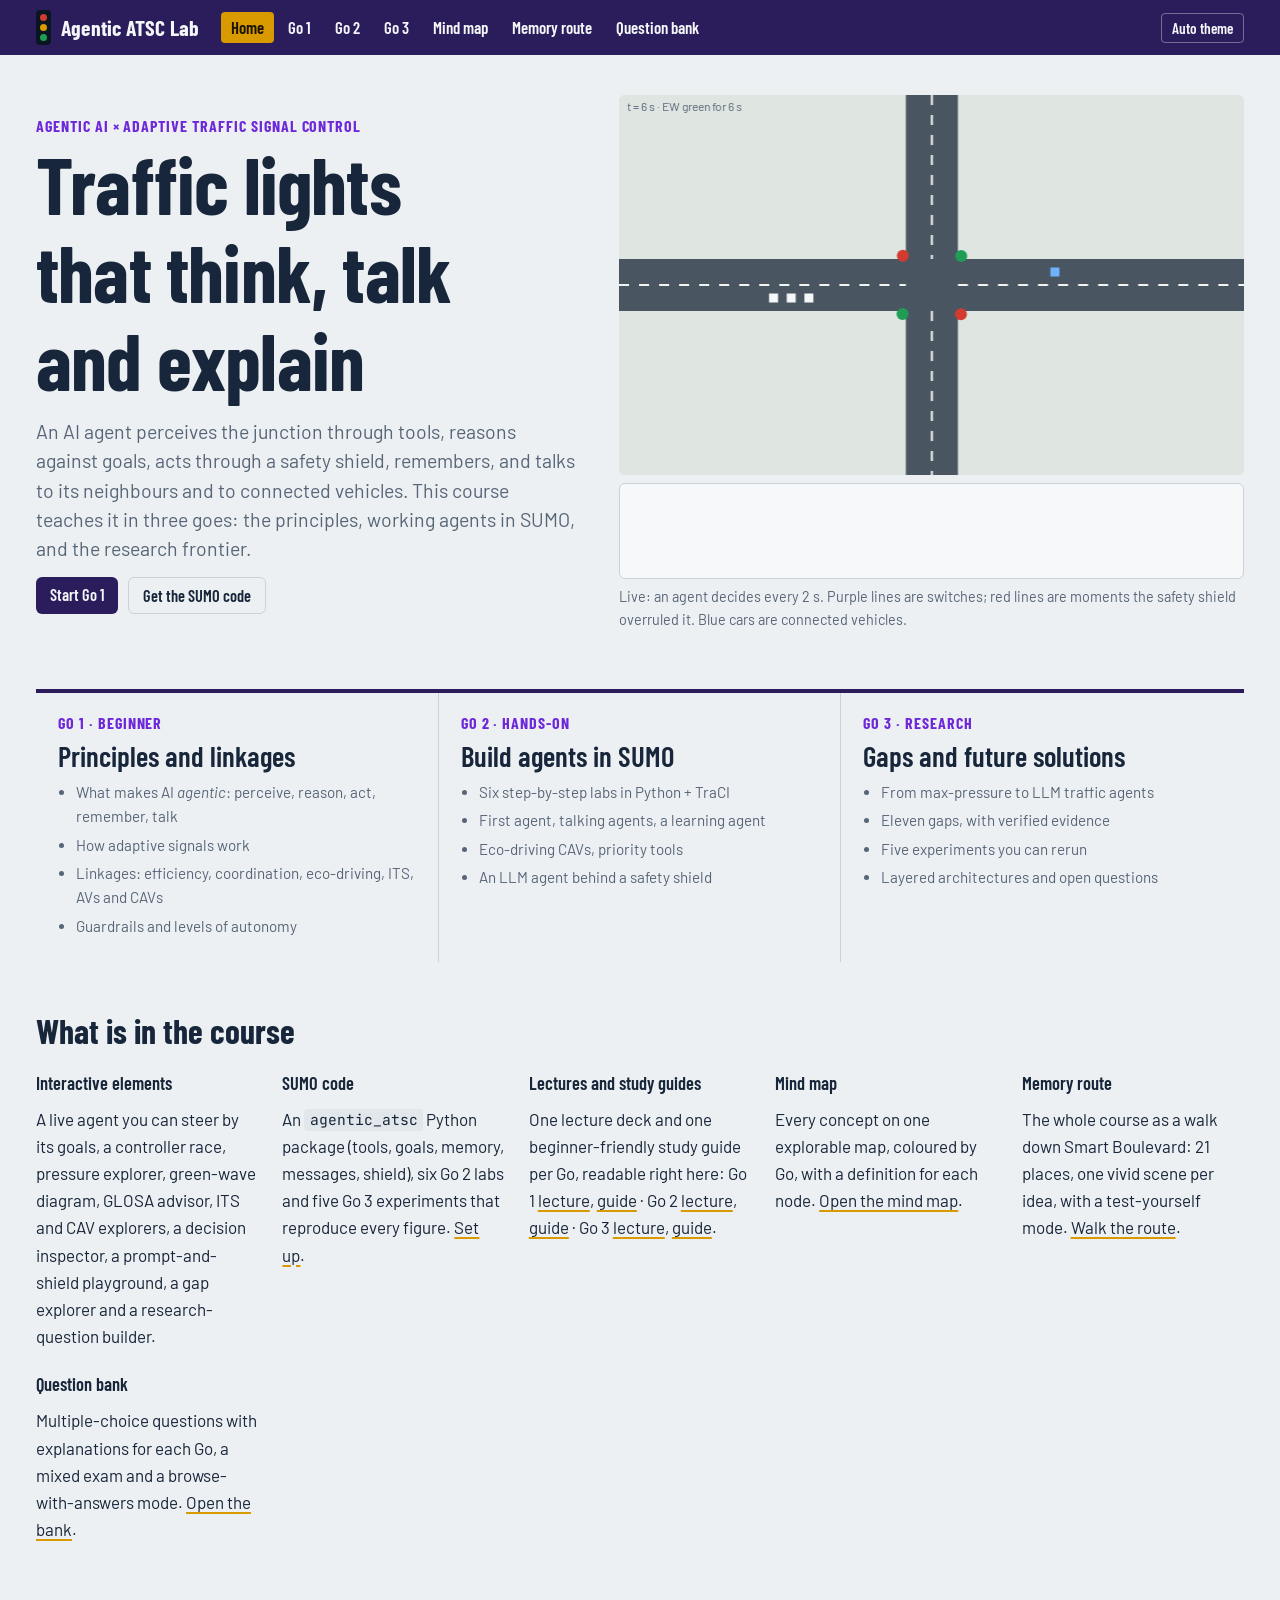
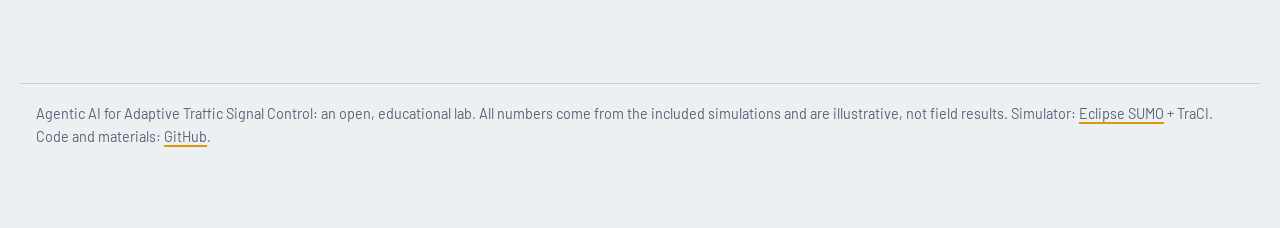
==== docs/index.html @ 814e69f5 "Unpack Agentic ATSC Lab" ====
<!doctype html>
<html lang="en">
<head>
<meta charset="utf-8">
<meta name="viewport" content="width=device-width, initial-scale=1, viewport-fit=cover">
<title>Agentic ATSC Lab</title>
<meta name="claude:viewport-fit-sides" content="cover">
<meta name="description" content="Agentic AI for adaptive traffic signal control in three goes: principles, SUMO implementations and research, with interactive simulators, mind map, memory route, lectures, study guides and a question bank.">
<link rel="preconnect" href="https://fonts.googleapis.com"><link rel="preconnect" href="https://fonts.gstatic.com" crossorigin>
<link rel="stylesheet" href="https://fonts.googleapis.com/css2?family=Barlow+Condensed:wght@500;600;700&family=Barlow:ital,wght@0,400;0,500;0,600;1,400&family=JetBrains+Mono:wght@400;600&display=swap">
<link rel="stylesheet" href="css/site.css">
</head>
<body>
<main class="wrap">
  <section class="hero">
    <div>
      <span class="go-tag">Agentic AI × adaptive traffic signal control</span>
      <h1>Traffic lights that think, talk and explain</h1>
      <p class="lede">An AI agent perceives the junction through tools, reasons against goals, acts through a safety shield, remembers, and talks to its neighbours and to connected vehicles. This course teaches it in three goes: the principles, working agents in SUMO, and the research frontier.</p>
      <div class="quiz-nav">
        <a class="btn" href="go1.html" style="text-decoration:none">Start Go 1</a>
        <a class="btn ghost" href="go2.html#setup" style="text-decoration:none">Get the SUMO code</a>
      </div>
    </div>
    <div>
      <canvas class="sim" id="heroSim" aria-label="Live junction run by an agent"></canvas>
      <div class="log" id="heroLog" style="height:96px;margin-top:8px" aria-live="off"></div>
      <p class="muted" style="font-size:.9rem;margin-top:6px">Live: an agent decides every 2 s. Purple lines are switches; red lines are moments the safety shield overruled it. Blue cars are connected vehicles.</p>
    </div>
  </section>

  <div class="levels">
    <a href="go1.html">
      <span class="go-tag">Go 1 · beginner</span>
      <h3>Principles and linkages</h3>
      <ul><li>What makes AI <em>agentic</em>: perceive, reason, act, remember, talk</li><li>How adaptive signals work</li><li>Linkages: efficiency, coordination, eco-driving, ITS, AVs and CAVs</li><li>Guardrails and levels of autonomy</li></ul>
    </a>
    <a href="go2.html">
      <span class="go-tag">Go 2 · hands-on</span>
      <h3>Build agents in SUMO</h3>
      <ul><li>Six step-by-step labs in Python + TraCI</li><li>First agent, talking agents, a learning agent</li><li>Eco-driving CAVs, priority tools</li><li>An LLM agent behind a safety shield</li></ul>
    </a>
    <a href="go3.html">
      <span class="go-tag">Go 3 · research</span>
      <h3>Gaps and future solutions</h3>
      <ul><li>From max-pressure to LLM traffic agents</li><li>Eleven gaps, with verified evidence</li><li>Five experiments you can rerun</li><li>Layered architectures and open questions</li></ul>
    </a>
  </div>

  <h2 id="kit">What is in the course</h2>
  <div class="toolbelt">
    <div><h4>Interactive elements</h4><p>A live agent you can steer by its goals, a controller race, pressure explorer, green-wave diagram, GLOSA advisor, ITS and CAV explorers, a decision inspector, a prompt-and-shield playground, a gap explorer and a research-question builder.</p></div>
    <div><h4>SUMO code</h4><p>An <code>agentic_atsc</code> Python package (tools, goals, memory, messages, shield), six Go 2 labs and five Go 3 experiments that reproduce every figure. <a href="go2.html#setup">Set up</a>.</p></div>
    <div><h4>Lectures and study guides</h4><p>One lecture deck and one beginner-friendly study guide per Go, readable right here: Go 1 <a href="viewer.html?doc=materials/AATSC_Go1_Lecture.pdf&amp;mode=slides&amp;dl=materials/AATSC_Go1_Lecture.pptx">lecture</a>, <a href="viewer.html?doc=materials/AATSC_Go1_Study_Guide.pdf&amp;mode=guide">guide</a> · Go 2 <a href="viewer.html?doc=materials/AATSC_Go2_Lecture.pdf&amp;mode=slides&amp;dl=materials/AATSC_Go2_Lecture.pptx">lecture</a>, <a href="viewer.html?doc=materials/AATSC_Go2_Study_Guide.pdf&amp;mode=guide">guide</a> · Go 3 <a href="viewer.html?doc=materials/AATSC_Go3_Lecture.pdf&amp;mode=slides&amp;dl=materials/AATSC_Go3_Lecture.pptx">lecture</a>, <a href="viewer.html?doc=materials/AATSC_Go3_Study_Guide.pdf&amp;mode=guide">guide</a>.</p></div>
    <div><h4>Mind map</h4><p>Every concept on one explorable map, coloured by Go, with a definition for each node. <a href="mindmap.html">Open the mind map</a>.</p></div>
    <div><h4>Memory route</h4><p>The whole course as a walk down Smart Boulevard: 21 places, one vivid scene per idea, with a test-yourself mode. <a href="palace.html">Walk the route</a>.</p></div>
    <div><h4>Question bank</h4><p>Multiple-choice questions with explanations for each Go, a mixed exam and a browse-with-answers mode. <a href="quiz.html">Open the bank</a>.</p></div>
  </div>
</main>
<script src="js/common.js"></script>
<script src="js/sim.js"></script>
<script>
(function () {
  const cv = document.getElementById('heroSim'), log = document.getElementById('heroLog');
  let J = new ATSC.Junction({ seed: 5, demand: { EW: 650, NS: 320 }, cavShare: 0.3 }), A = ATSC.Agent(), acc = 0, last = performance.now();
  function frame(now) {
    const dt = Math.min(0.25, (now - last) / 1000); last = now; acc += dt * 4;
    while (acc >= 1) {
      J.step(1); A.step(J); acc -= 1;
      if (J.t % 600 === 0) J.demand.NS = J.demand.NS === 320 ? 480 : 320;
      if (J.t > 7200) { J = new ATSC.Junction({ seed: 5, demand: { EW: 650, NS: 320 }, cavShare: 0.3 }); A = ATSC.Agent(); }
    }
    ATSC.draw(cv, J);
    log.innerHTML = A.log.slice(0, 8).map(l => `<div class="${l.blocked ? 'blk' : l.act === 'switch' ? 'sw' : ''}">t=${l.t} ${l.act.toUpperCase()} · ${l.why}</div>`).join('');
    requestAnimationFrame(frame);
  }
  requestAnimationFrame(frame);
})();
</script>
</body>
</html>
---- docs/css/site.css ----
/* Agentic ATSC Lab
   Layout: signage band nav, left "route" index + 760px reading column, wide bays for simulators.
   Type: Barlow Condensed (road-sign display), Barlow (body), JetBrains Mono (code). */
:root {
  --paper: #edf0f2;
  --surface: #ffffff;
  --sunk: #e2e7eb;
  --fg: #17263a;
  --muted: #566578;
  --line: #c9d2da;
  --band: #2b1d5c;
  --agent: #6d28d9;
  --agent-soft: #ede9fe;
  --band-fg: #f4f6f8;
  --amber: #d99a00;
  --amber-ink: #8a5f00;
  --go: #1f9d55;
  --stop: #d23b2f;
  --phase-a: #9fd8b5;
  --phase-b: #a9c8ec;
  --phase-c: #e6c8f0;
  --road: #4a5562;
  --road-verge: #dfe5e1;
  --marking: #f3f4f1;
  --loop: #9aa6b2;
  --car: #f6f7f8;
  --car-alt: #6fb3ff;
  --signal-body: #1b2633;
  --code-bg: #f6f8fa;
  --display: "Barlow Condensed", "Arial Narrow", "Roboto Condensed", sans-serif;
  --body: "Barlow", "Segoe UI", system-ui, sans-serif;
  --mono: "JetBrains Mono", ui-monospace, "SFMono-Regular", Menlo, Consolas, monospace;
  --radius: 6px;
}
@media (prefers-color-scheme: dark) {
  :root:not([data-theme="light"]) {
    --paper: #0f1620; --surface: #17212d; --sunk: #1e2a38; --fg: #e3e9ef; --muted: #9babbb; --line: #2c3a4a;
    --band: #1c1240; --agent: #a78bfa; --agent-soft: #2a2150; --band-fg: #eef2f6; --amber: #f2b526; --amber-ink: #f2c55a; --go: #38c172; --stop: #ef5a4c;
    --phase-a: #1f5b3a; --phase-b: #24476e; --phase-c: #553366;
    --road: #3a434e; --road-verge: #1a2430; --marking: #c9ced3; --loop: #61707f; --car: #e9edf1; --car-alt: #6fb3ff;
    --signal-body: #05090d; --code-bg: #121b26; color-scheme: dark;
  }
}
:root[data-theme="dark"] {
  --paper: #0f1620; --surface: #17212d; --sunk: #1e2a38; --fg: #e3e9ef; --muted: #9babbb; --line: #2c3a4a;
  --band: #1c1240; --agent: #a78bfa; --agent-soft: #2a2150; --band-fg: #eef2f6; --amber: #f2b526; --amber-ink: #f2c55a; --go: #38c172; --stop: #ef5a4c;
  --phase-a: #1f5b3a; --phase-b: #24476e; --phase-c: #553366;
  --road: #3a434e; --road-verge: #1a2430; --marking: #c9ced3; --loop: #61707f; --car: #e9edf1; --car-alt: #6fb3ff;
  --signal-body: #05090d; --code-bg: #121b26; color-scheme: dark;
}

* { box-sizing: border-box; }
html { -webkit-text-size-adjust: 100%; }
body {
  margin: 0; background: var(--paper); color: var(--fg);
  font: 17px/1.6 var(--body);
}
a { color: inherit; text-decoration-color: var(--amber); text-underline-offset: 3px; text-decoration-thickness: 2px; }
a:hover { text-decoration-color: var(--fg); }
:focus-visible { outline: 3px solid var(--amber); outline-offset: 2px; border-radius: 3px; }
img { max-width: 100%; height: auto; }
h1, h2, h3, h4 { font-family: var(--display); line-height: 1.1; text-wrap: balance; margin: 0; }
h1 { font-size: clamp(2.6rem, 6vw, 4.4rem); font-weight: 700; letter-spacing: -0.01em; }
h2 { font-size: 2.1rem; font-weight: 700; margin-top: 3.2rem; }
h3 { font-size: 1.45rem; font-weight: 600; margin-top: 2rem; }
h4 { font-size: 1.15rem; font-weight: 600; margin-top: 1.4rem; }
p, ul, ol { margin: 0.8rem 0 0; }
li + li { margin-top: 0.25rem; }
code, pre, kbd { font-family: var(--mono); font-size: 0.86em; }
:not(pre) > code { background: var(--sunk); padding: 0.1em 0.35em; border-radius: 4px; }
pre { background: var(--code-bg); border: 1px solid var(--line); border-radius: var(--radius); padding: 14px 16px; overflow-x: auto; line-height: 1.5; margin: 1rem 0 0; position: relative; }
.muted { color: var(--muted); }
.num { font-variant-numeric: tabular-nums; }

/* ---------- signage band ---------- */
.band { background: var(--band); color: var(--band-fg); position: sticky; top: env(safe-area-inset-top, 0px); z-index: 20; }
body::before { content: ""; position: fixed; inset: 0 0 auto; height: env(safe-area-inset-top, 0px); z-index: 10; background: var(--band); }
.band-inner { max-width: 1240px; margin: 0 auto; display: flex; align-items: center; gap: 22px; flex-wrap: wrap;
  padding-block: 10px; padding-left: max(16px, env(safe-area-inset-left, 0px)); padding-right: max(16px, env(safe-area-inset-right, 0px)); }
.brand { font: 700 1.35rem/1 var(--display); text-decoration: none; display: flex; align-items: center; gap: 10px; letter-spacing: 0.01em; }
.brand-mark { display: inline-grid; grid-template-rows: repeat(3, 7px); gap: 3px; background: #0a1522; padding: 4px; border-radius: 4px; }
.brand-mark i { width: 7px; height: 7px; border-radius: 50%; display: block; }
.band nav { display: flex; gap: 4px; flex-wrap: wrap; font: 600 1.05rem/1 var(--display); }
.band nav a { text-decoration: none; padding: 7px 10px; border-radius: 4px; }
.band nav a[aria-current="page"] { background: var(--amber); color: #1a1300; }
.band nav a:not([aria-current]):hover { background: rgba(255,255,255,0.1); }
.theme-btn { margin-left: auto; background: transparent; color: inherit; border: 1px solid rgba(255,255,255,0.35); border-radius: 4px; font: 600 0.95rem var(--display); padding: 5px 10px; cursor: pointer; }

/* ---------- page frame ---------- */
.wrap { max-width: 1240px; margin: 0 auto; padding-block: 0 80px;
  padding-left: max(16px, env(safe-area-inset-left, 0px)); padding-right: max(16px, env(safe-area-inset-right, 0px)); }
.layout { display: grid; grid-template-columns: 220px minmax(0, 1fr); gap: 48px; align-items: start; }
.route { position: sticky; top: calc(env(safe-area-inset-top, 0px) + 76px); padding-top: 36px; font-size: 0.95rem; }
.route ol { list-style: none; padding: 0; margin: 10px 0 0; border-left: 3px solid var(--line); }
.route li { margin: 0; }
.route a { display: block; padding: 5px 0 5px 14px; margin-left: -3px; border-left: 3px solid transparent; text-decoration: none; color: var(--muted); }
.route a:hover, .route a.on { color: var(--fg); border-left-color: var(--amber); }
.route .level-name { font: 700 1.3rem var(--display); }
.content { min-width: 0; padding-top: 28px; }
.prose { max-width: 760px; }
.lede { font-size: 1.22rem; line-height: 1.5; color: var(--muted); max-width: 680px; margin-top: 14px; }
@media (max-width: 920px) { .layout { grid-template-columns: minmax(0, 1fr); gap: 0; } .route { display: none; } }

/* level header */
.level-head { padding: 34px 0 8px; border-bottom: 1px solid var(--line); }
.level-tag { display: inline-flex; align-items: center; gap: 8px; font: 600 1rem var(--display); color: var(--muted); }
.shield { display: inline-grid; place-items: center; width: 30px; height: 34px; background: var(--band); color: var(--band-fg);
  clip-path: polygon(0 0, 100% 0, 100% 62%, 50% 100%, 0 62%); font: 700 1.05rem var(--display); padding-bottom: 6px; }
.level-head h1 { margin-top: 8px; }

/* ---------- simulator bays ---------- */
.bay { background: var(--surface); border: 1px solid var(--line); border-radius: 10px; margin-top: 1.4rem; overflow: hidden; }
.bay-head { padding: 14px 18px 0; display: flex; gap: 12px; align-items: baseline; flex-wrap: wrap; }
.bay-head h4 { margin: 0; font-size: 1.25rem; }
.bay-head .hint { color: var(--muted); font-size: 0.92rem; }
.bay-body { padding: 14px 18px 18px; display: grid; gap: 16px; }
.bay-split { display: grid; grid-template-columns: minmax(0, 1.5fr) minmax(0, 1fr); gap: 18px; }
@media (max-width: 760px) { .bay-split { grid-template-columns: minmax(0, 1fr); } }
canvas.sim { width: 100%; height: 340px; display: block; border-radius: 6px; background: var(--road-verge); }
canvas.chart { width: 100%; height: 190px; display: block; }
.controls { display: grid; gap: 10px; align-content: start; }
.ctl { display: grid; grid-template-columns: 1fr auto; gap: 2px 10px; font-size: 0.93rem; }
.ctl label { font-weight: 600; }
.ctl output { font-variant-numeric: tabular-nums; color: var(--muted); }
.ctl input[type=range] { grid-column: 1 / -1; width: 100%; accent-color: var(--amber); }
.seg { display: inline-flex; border: 1px solid var(--line); border-radius: 6px; overflow: hidden; flex-wrap: wrap; }
.seg button { background: transparent; border: 0; padding: 7px 12px; font: 600 1rem var(--display); color: var(--fg); cursor: pointer; }
.seg button + button { border-left: 1px solid var(--line); }
.seg button[aria-pressed="true"] { background: var(--band); color: var(--band-fg); }
.btn { background: var(--band); color: var(--band-fg); border: 0; border-radius: 6px; padding: 8px 14px; font: 600 1.02rem var(--display); cursor: pointer; }
.btn.ghost { background: transparent; color: var(--fg); border: 1px solid var(--line); }
.btn:disabled { opacity: 0.5; cursor: default; }
.readout { display: grid; grid-template-columns: repeat(auto-fit, minmax(110px, 1fr)); background: var(--surface); border: 1px solid var(--line); border-radius: 6px; overflow: hidden; }
.readout div { background: var(--surface); padding: 8px 10px; box-shadow: 0 0 0 0.5px var(--line); }
.readout b { display: block; font: 700 1.5rem/1.1 var(--display); font-variant-numeric: tabular-nums; }
.readout span { font-size: 0.82rem; color: var(--muted); }
.legend { display: flex; gap: 14px; flex-wrap: wrap; font-size: 0.85rem; color: var(--muted); }
.legend i { display: inline-block; width: 12px; height: 3px; vertical-align: middle; margin-right: 5px; }

/* formula + concept blocks */
.formula { font-family: var(--mono); background: var(--sunk); border-left: 4px solid var(--amber); padding: 12px 16px; margin-top: 1rem; border-radius: 0 6px 6px 0; overflow-x: auto; white-space: pre; font-size: 0.92rem; }
.defs { display: grid; grid-template-columns: max-content 1fr; gap: 6px 18px; margin-top: 1rem; }
.defs dt { font: 700 1.05rem var(--display); }
.defs dd { margin: 0; }
@media (max-width: 560px) { .defs { grid-template-columns: 1fr; } .defs dd { margin-bottom: 8px; } }
.callout { margin-top: 1.2rem; padding: 12px 16px; border: 1px solid var(--line); border-radius: 6px; background: var(--surface); }
.callout strong:first-child { font-family: var(--display); font-size: 1.08rem; }
table.data { border-collapse: collapse; width: 100%; font-size: 0.93rem; font-variant-numeric: tabular-nums; }
table.data th, table.data td { padding: 6px 10px; border-bottom: 1px solid var(--line); text-align: left; }
table.data th { font-family: var(--display); font-size: 1rem; }
table.data tr.best td { background: color-mix(in srgb, var(--go) 14%, transparent); }
.table-scroll { overflow-x: auto; margin-top: 1rem; }
figure { margin: 1.2rem 0 0; }
figure img { border: 1px solid var(--line); border-radius: 6px; background: #fff; }
figcaption { font-size: 0.9rem; color: var(--muted); margin-top: 6px; }

/* run-it boxes */
.runit { margin-top: 1.2rem; border: 1px dashed var(--line); border-radius: 8px; padding: 12px 16px; }
.runit h4 { margin: 0; font-size: 1.1rem; }
.copy { position: absolute; top: 6px; right: 6px; font: 600 0.8rem var(--display); background: var(--surface); color: var(--fg); border: 1px solid var(--line); border-radius: 4px; padding: 2px 8px; cursor: pointer; }

/* quiz */
.quiz { background: var(--surface); border: 1px solid var(--line); border-radius: 10px; padding: 18px; margin-top: 1.2rem; }
.quiz-top { display: flex; justify-content: space-between; gap: 12px; flex-wrap: wrap; align-items: center; }
.quiz-progress { height: 6px; background: var(--sunk); border-radius: 3px; overflow: hidden; margin-top: 10px; }
.quiz-progress i { display: block; height: 100%; background: var(--amber); transition: width .25s; }
.quiz-q { font: 600 1.35rem/1.25 var(--display); margin-top: 16px; }
.quiz-opts { display: grid; gap: 8px; margin-top: 12px; }
.quiz-opts button { text-align: left; background: var(--paper); border: 1px solid var(--line); border-radius: 6px; padding: 10px 14px; font: inherit; color: var(--fg); cursor: pointer; }
.quiz-opts button:hover:not(:disabled) { border-color: var(--fg); }
.quiz-opts button.right { border-color: var(--go); background: color-mix(in srgb, var(--go) 16%, var(--surface)); }
.quiz-opts button.wrong { border-color: var(--stop); background: color-mix(in srgb, var(--stop) 14%, var(--surface)); }
.quiz-exp { margin-top: 12px; padding: 10px 14px; border-left: 4px solid var(--amber); background: var(--sunk); border-radius: 0 6px 6px 0; }
.quiz-nav { display: flex; gap: 10px; margin-top: 14px; flex-wrap: wrap; }

/* home */
.hero { display: grid; grid-template-columns: minmax(0, 1fr) minmax(0, 1.15fr); gap: 40px; align-items: center; padding: 40px 0 20px; }
.hero h1 { font-size: clamp(2.8rem, 6.5vw, 5rem); }
.hero canvas.sim { height: 380px; }
@media (max-width: 860px) { .hero { grid-template-columns: minmax(0, 1fr); gap: 20px; } .hero canvas.sim { height: 300px; } }
.levels { display: grid; grid-template-columns: repeat(3, minmax(0, 1fr)); gap: 0; margin-top: 2.4rem; border-top: 4px solid var(--band); }
.levels a { text-decoration: none; padding: 20px 22px 24px; border-right: 1px solid var(--line); display: grid; gap: 8px; align-content: start; }
.levels a:last-child { border-right: 0; }
.levels a:hover { background: var(--surface); }
.levels h3 { margin: 0; font-size: 1.8rem; }
.levels ul { padding-left: 18px; margin: 0; font-size: 0.95rem; color: var(--muted); }
@media (max-width: 760px) { .levels { grid-template-columns: minmax(0, 1fr); } .levels a { border-right: 0; border-bottom: 1px solid var(--line); } }
.toolbelt { display: grid; grid-template-columns: repeat(auto-fit, minmax(220px, 1fr)); gap: 24px; margin-top: 1.4rem; }
.toolbelt div h4 { margin-top: 0; }
footer.site { border-top: 1px solid var(--line); margin-top: 60px; padding-top: 18px; font-size: 0.9rem; color: var(--muted); }

/* research cards (mastery) */
.research { border-top: 3px solid var(--band); padding-top: 4px; margin-top: 2.6rem; }
.research .rq { font-size: 1.1rem; font-style: italic; color: var(--muted); }
.facts { display: grid; grid-template-columns: max-content 1fr; gap: 4px 16px; margin-top: 1rem; font-size: 0.95rem; }
.facts dt { font-weight: 600; }
.facts dd { margin: 0; }
@media (max-width: 560px) { .facts { grid-template-columns: 1fr; } }

/* mind map */
.mm-wrap { background: var(--surface); border: 1px solid var(--line); border-radius: 10px; margin-top: 1.2rem; overflow: hidden; }
.mm-tools { display: flex; gap: 10px; flex-wrap: wrap; align-items: center; padding: 12px 14px; border-bottom: 1px solid var(--line); }
.mm-tools input { font: inherit; padding: 6px 10px; border: 1px solid var(--line); border-radius: 6px; background: var(--paper); color: var(--fg); min-width: 0; flex: 1 1 200px; }
#mm { width: 100%; height: 72vh; min-height: 460px; display: block; cursor: grab; }
#mm text { font-family: var(--body); fill: var(--fg); }
.mm-detail { padding: 12px 16px; border-top: 1px solid var(--line); min-height: 64px; }

@media (prefers-reduced-motion: reduce) { * { transition: none !important; animation: none !important; } }

/* compact band on phones: brand + theme on one row, nav scrolls sideways */
@media (max-width: 760px) {
  .band { position: static; }
  .band-inner { gap: 8px 12px; }
  .band nav { order: 3; width: 100%; flex-wrap: nowrap; overflow-x: auto; scrollbar-width: none; }
  .band nav a { white-space: nowrap; }
  .theme-btn { order: 2; }
  .route { top: 0; }
}

/* ---------- agentic lab additions ---------- */
.go-tag { display:inline-flex; align-items:center; gap:8px; font:700 1rem var(--display); letter-spacing:.06em; text-transform:uppercase; color: var(--agent); }
.agent-loop { display:grid; grid-template-columns: repeat(4, minmax(0,1fr)); gap:10px; margin-top:1rem; }
.agent-loop > div { background: var(--surface); border:1px solid var(--line); border-top:4px solid var(--agent); border-radius:6px; padding:10px 12px; }
.agent-loop b { font: 700 1.15rem var(--display); display:block; }
@media (max-width: 760px) { .agent-loop { grid-template-columns: 1fr 1fr; } }
.log { font-family: var(--mono); font-size:.8rem; background: var(--code-bg); border:1px solid var(--line); border-radius:6px; padding:8px 10px; height: 170px; overflow-y:auto; line-height:1.45; }
.log div { border-bottom:1px dashed var(--line); padding:2px 0; }
.log .sw { color: var(--agent); font-weight:600; }
.log .blk { color: var(--stop); }
.step { counter-increment: step; position:relative; padding-left: 2.6rem; margin-top: 1.2rem; }
.step::before { content: counter(step); position:absolute; left:0; top:0; width:1.9rem; height:1.9rem; border-radius:50%; background: var(--agent); color:#fff; font:700 1.05rem/1.9rem var(--display); text-align:center; }
.steps { counter-reset: step; }
.figure { background: var(--surface); border:1px solid var(--line); border-radius:6px; padding:10px; margin-top:1rem; }
.figure figcaption { font-size:.9rem; color: var(--muted); margin-top:6px; }
.grid2 { display:grid; grid-template-columns: repeat(auto-fit, minmax(300px,1fr)); gap: 12px; }
.callout { border-left:4px solid var(--agent); background: var(--agent-soft); padding: 10px 14px; border-radius: 0 6px 6px 0; margin-top: 1rem; }
.chip { display:inline-block; padding:2px 9px; border-radius:12px; background: var(--sunk); font-size:.82rem; margin:2px 4px 2px 0; }
table.data { border-collapse: collapse; width:100%; font-size:.93rem; }
table.data th, table.data td { border-bottom:1px solid var(--line); padding:6px 8px; text-align:left; vertical-align:top; }
table.data th { font-family: var(--display); font-size:1.02rem; }
@media (max-width: 560px) { table.data { display: block; overflow-x: auto; } }
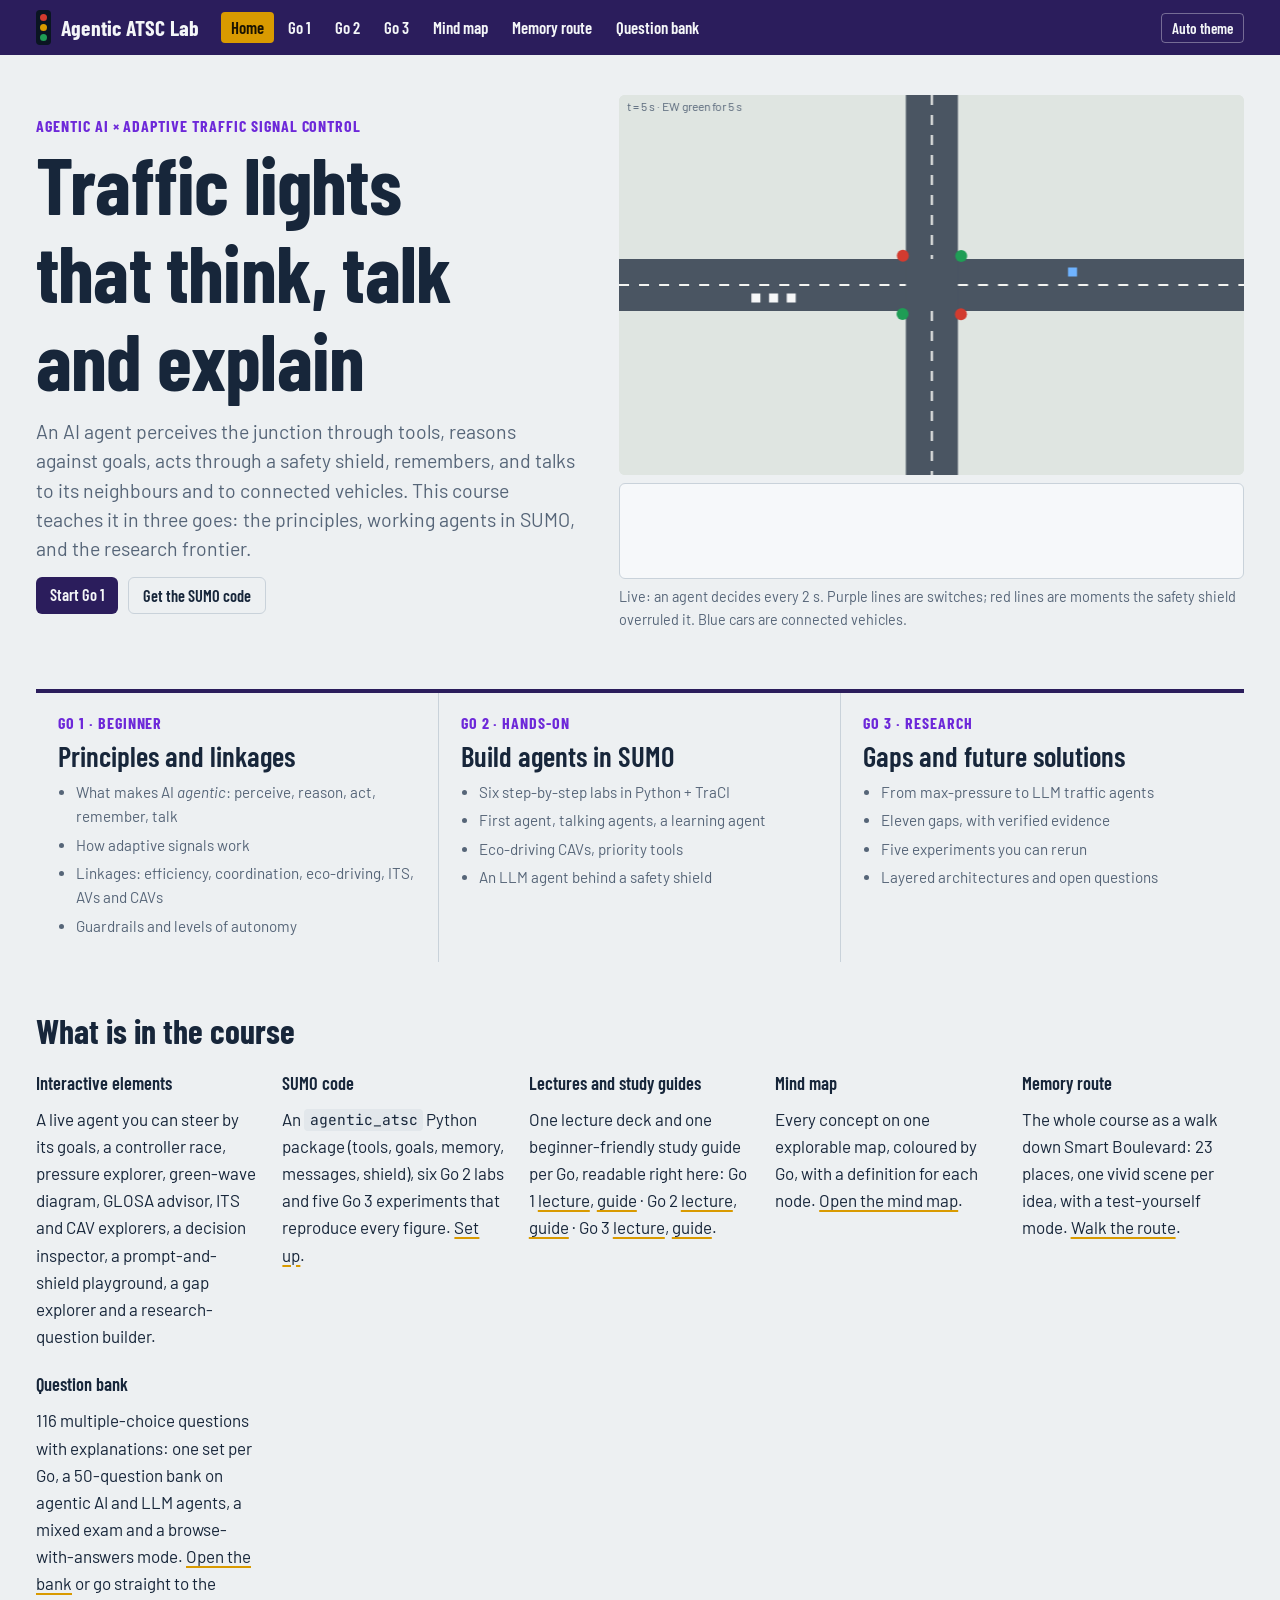
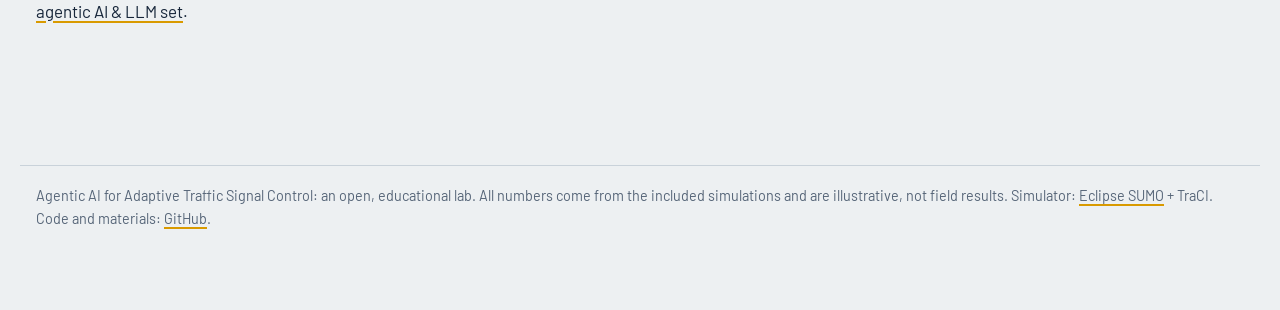
==== commit b234ee8f: "Add files via upload" ====
--- a/docs/index.html
+++ b/docs/index.html
@@ -53,8 +53,8 @@
     <div><h4>SUMO code</h4><p>An <code>agentic_atsc</code> Python package (tools, goals, memory, messages, shield), six Go 2 labs and five Go 3 experiments that reproduce every figure. <a href="go2.html#setup">Set up</a>.</p></div>
     <div><h4>Lectures and study guides</h4><p>One lecture deck and one beginner-friendly study guide per Go, readable right here: Go 1 <a href="viewer.html?doc=materials/AATSC_Go1_Lecture.pdf&amp;mode=slides&amp;dl=materials/AATSC_Go1_Lecture.pptx">lecture</a>, <a href="viewer.html?doc=materials/AATSC_Go1_Study_Guide.pdf&amp;mode=guide">guide</a> · Go 2 <a href="viewer.html?doc=materials/AATSC_Go2_Lecture.pdf&amp;mode=slides&amp;dl=materials/AATSC_Go2_Lecture.pptx">lecture</a>, <a href="viewer.html?doc=materials/AATSC_Go2_Study_Guide.pdf&amp;mode=guide">guide</a> · Go 3 <a href="viewer.html?doc=materials/AATSC_Go3_Lecture.pdf&amp;mode=slides&amp;dl=materials/AATSC_Go3_Lecture.pptx">lecture</a>, <a href="viewer.html?doc=materials/AATSC_Go3_Study_Guide.pdf&amp;mode=guide">guide</a>.</p></div>
     <div><h4>Mind map</h4><p>Every concept on one explorable map, coloured by Go, with a definition for each node. <a href="mindmap.html">Open the mind map</a>.</p></div>
-    <div><h4>Memory route</h4><p>The whole course as a walk down Smart Boulevard: 21 places, one vivid scene per idea, with a test-yourself mode. <a href="palace.html">Walk the route</a>.</p></div>
-    <div><h4>Question bank</h4><p>Multiple-choice questions with explanations for each Go, a mixed exam and a browse-with-answers mode. <a href="quiz.html">Open the bank</a>.</p></div>
+    <div><h4>Memory route</h4><p>The whole course as a walk down Smart Boulevard: 23 places, one vivid scene per idea, with a test-yourself mode. <a href="palace.html">Walk the route</a>.</p></div>
+    <div><h4>Question bank</h4><p>116 multiple-choice questions with explanations: one set per Go, a 50-question bank on agentic AI and LLM agents, a mixed exam and a browse-with-answers mode. <a href="quiz.html">Open the bank</a> or go straight to the <a href="quiz.html#agents">agentic AI &amp; LLM set</a>.</p></div>
   </div>
 </main>
 <script src="js/common.js"></script>
